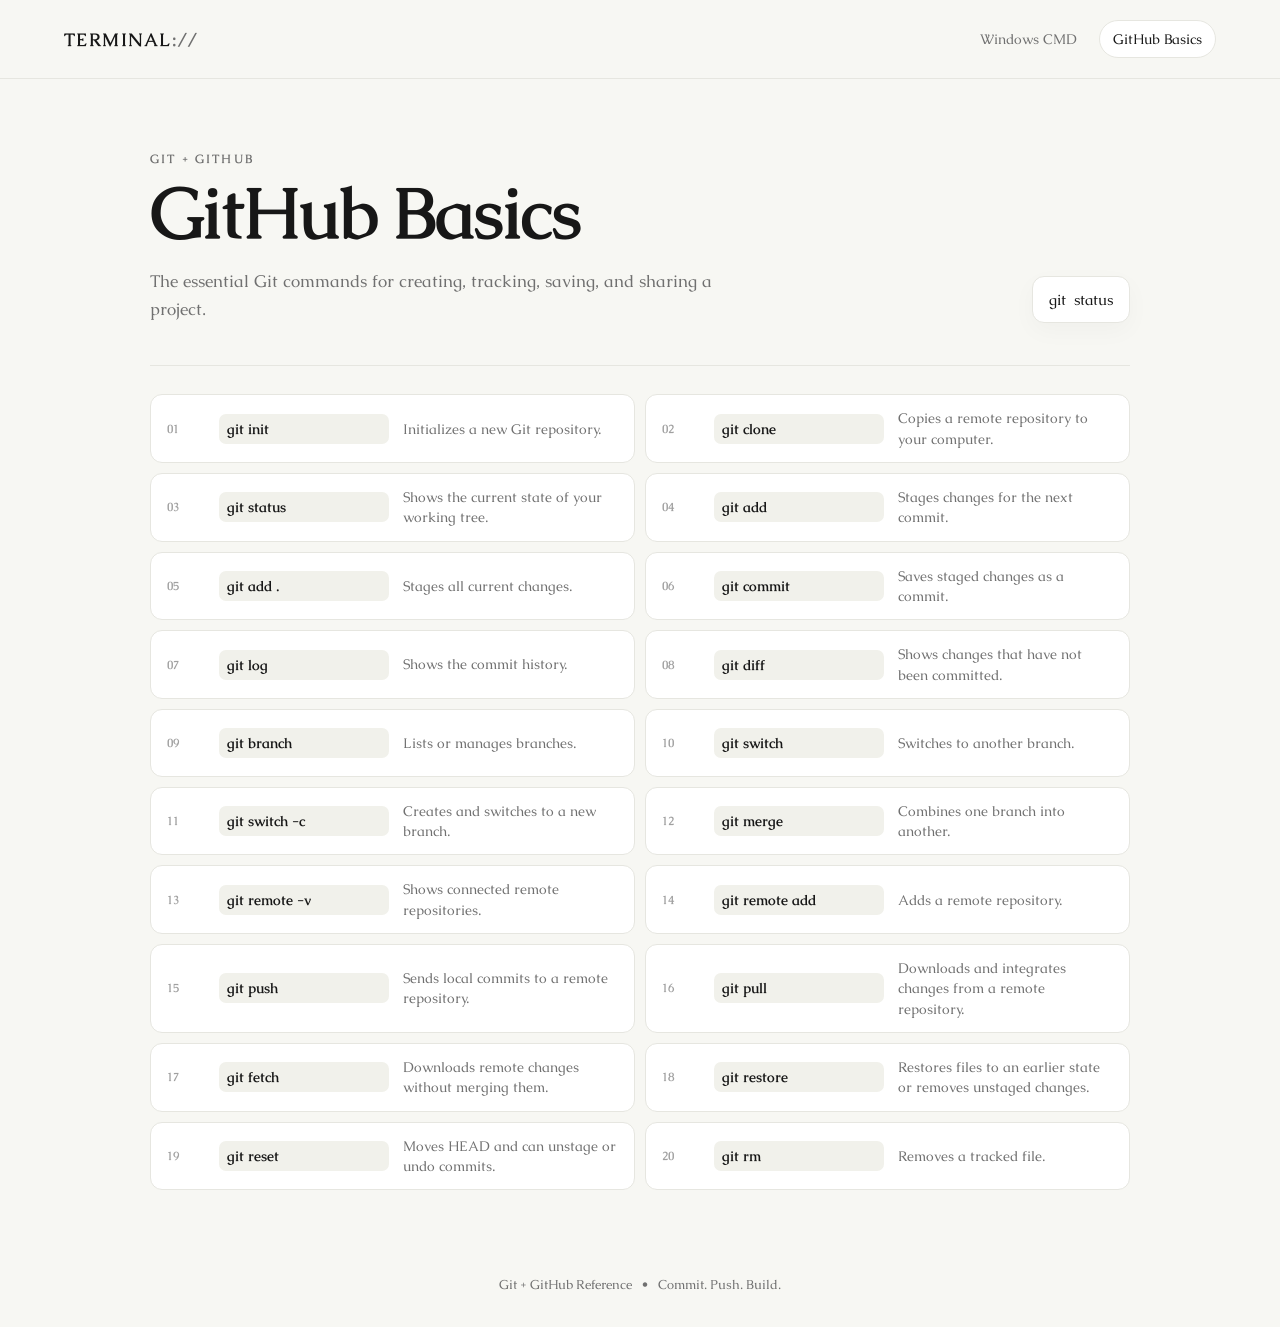
==== github.html @ c9440457 "software developer commit 1" ====
<!DOCTYPE html>
<html lang="en">
<head>
  <meta charset="UTF-8" />
  <meta name="viewport" content="width=device-width, initial-scale=1.0" />
  <title>GitHub Basics</title>
  <link rel="stylesheet" href="styles.css" />
</head>
<body>
  <header class="topbar">
    <a class="brand" href="index.html">TERMINAL<span>://</span></a>
    <nav>
      <a href="index.html">Windows CMD</a>
      <a class="active" href="github.html">GitHub Basics</a>
    </nav>
  </header>

  <main class="container">
    <section class="hero">
      <div>
        <p class="eyebrow">GIT + GITHUB</p>
        <h1>GitHub Basics</h1>
        <p class="subtitle">The essential Git commands for creating, tracking, saving, and sharing a project.</p>
      </div>
      <div class="terminal-badge">git&nbsp; status</div>
    </section>

    <section class="command-list" aria-label="Git commands">
      <article class="command"><span class="num">01</span><code>git init</code><span>Initializes a new Git repository.</span></article>
      <article class="command"><span class="num">02</span><code>git clone</code><span>Copies a remote repository to your computer.</span></article>
      <article class="command"><span class="num">03</span><code>git status</code><span>Shows the current state of your working tree.</span></article>
      <article class="command"><span class="num">04</span><code>git add</code><span>Stages changes for the next commit.</span></article>
      <article class="command"><span class="num">05</span><code>git add .</code><span>Stages all current changes.</span></article>
      <article class="command"><span class="num">06</span><code>git commit</code><span>Saves staged changes as a commit.</span></article>
      <article class="command"><span class="num">07</span><code>git log</code><span>Shows the commit history.</span></article>
      <article class="command"><span class="num">08</span><code>git diff</code><span>Shows changes that have not been committed.</span></article>
      <article class="command"><span class="num">09</span><code>git branch</code><span>Lists or manages branches.</span></article>
      <article class="command"><span class="num">10</span><code>git switch</code><span>Switches to another branch.</span></article>
      <article class="command"><span class="num">11</span><code>git switch -c</code><span>Creates and switches to a new branch.</span></article>
      <article class="command"><span class="num">12</span><code>git merge</code><span>Combines one branch into another.</span></article>
      <article class="command"><span class="num">13</span><code>git remote -v</code><span>Shows connected remote repositories.</span></article>
      <article class="command"><span class="num">14</span><code>git remote add</code><span>Adds a remote repository.</span></article>
      <article class="command"><span class="num">15</span><code>git push</code><span>Sends local commits to a remote repository.</span></article>
      <article class="command"><span class="num">16</span><code>git pull</code><span>Downloads and integrates changes from a remote repository.</span></article>
      <article class="command"><span class="num">17</span><code>git fetch</code><span>Downloads remote changes without merging them.</span></article>
      <article class="command"><span class="num">18</span><code>git restore</code><span>Restores files to an earlier state or removes unstaged changes.</span></article>
      <article class="command"><span class="num">19</span><code>git reset</code><span>Moves HEAD and can unstage or undo commits.</span></article>
      <article class="command"><span class="num">20</span><code>git rm</code><span>Removes a tracked file.</span></article>
    </section>
  </main>

  <footer>Git + GitHub Reference <span>•</span> Commit. Push. Build.</footer>
</body>
</html>
---- styles.css ----
@import url('https://fonts.googleapis.com/css2?family=Caudex:wght@400;700&display=swap');

:root {
  --bg: #f7f7f3;
  --panel: #ffffff;
  --text: #171717;
  --muted: #707070;
  --line: #e6e6e0;
  --accent: #222222;
  --soft: #f1f1eb;
}

* { box-sizing: border-box; }

html { scroll-behavior: smooth; }

body {
  margin: 0;
  background: var(--bg);
  color: var(--text);
  font-family: 'Caudex', Georgia, serif;
  min-height: 100vh;
}

a { color: inherit; text-decoration: none; }

.topbar {
  position: sticky;
  top: 0;
  z-index: 10;
  display: flex;
  justify-content: space-between;
  align-items: center;
  gap: 24px;
  padding: 20px clamp(20px, 5vw, 72px);
  background: rgba(247, 247, 243, .94);
  backdrop-filter: blur(10px);
  border-bottom: 1px solid var(--line);
}

.brand {
  font-size: 18px;
  font-weight: 700;
  letter-spacing: .08em;
}

.brand span { color: var(--muted); }

nav {
  display: flex;
  gap: 8px;
  flex-wrap: wrap;
  justify-content: flex-end;
}

nav a {
  padding: 9px 13px;
  border: 1px solid transparent;
  border-radius: 999px;
  color: var(--muted);
  font-size: 14px;
  transition: .2s ease;
}

nav a:hover,
nav a.active {
  color: var(--text);
  border-color: var(--line);
  background: var(--panel);
}

.container {
  width: min(980px, calc(100% - 40px));
  margin: 0 auto;
  padding: 72px 0 60px;
}

.hero {
  display: flex;
  justify-content: space-between;
  align-items: flex-end;
  gap: 40px;
  padding-bottom: 42px;
  border-bottom: 1px solid var(--line);
}

.eyebrow {
  margin: 0 0 12px;
  color: var(--muted);
  font-size: 12px;
  font-weight: 700;
  letter-spacing: .18em;
}

h1 {
  margin: 0;
  font-size: clamp(42px, 7vw, 72px);
  line-height: .95;
  font-weight: 700;
  letter-spacing: -.035em;
}

.subtitle {
  max-width: 620px;
  margin: 20px 0 0;
  color: var(--muted);
  font-size: 17px;
  line-height: 1.65;
}

.terminal-badge {
  flex: 0 0 auto;
  padding: 13px 16px;
  border: 1px solid var(--line);
  border-radius: 12px;
  background: var(--panel);
  font-size: 15px;
  box-shadow: 0 8px 24px rgba(0,0,0,.03);
}

.command-list {
  display: grid;
  grid-template-columns: 1fr 1fr;
  gap: 10px;
  margin-top: 28px;
}

.command {
  display: grid;
  grid-template-columns: 38px minmax(120px, 170px) 1fr;
  gap: 14px;
  align-items: center;
  min-height: 68px;
  padding: 13px 16px;
  background: var(--panel);
  border: 1px solid var(--line);
  border-radius: 12px;
  transition: transform .18s ease, box-shadow .18s ease;
}

.command:hover {
  transform: translateY(-2px);
  box-shadow: 0 10px 26px rgba(0,0,0,.05);
}

.num {
  color: #a0a0a0;
  font-size: 12px;
  font-weight: 700;
}

code {
  padding: 6px 8px;
  border-radius: 7px;
  background: var(--soft);
  font-family: 'Caudex', Georgia, serif;
  font-size: 14px;
  font-weight: 700;
  white-space: nowrap;
}

.command span:last-child {
  color: var(--muted);
  font-size: 14px;
  line-height: 1.45;
}

footer {
  padding: 26px 20px 34px;
  text-align: center;
  color: var(--muted);
  font-size: 13px;
}

footer span { margin: 0 6px; }

@media (max-width: 760px) {
  .topbar { align-items: flex-start; flex-direction: column; }
  nav { justify-content: flex-start; }
  .hero { flex-direction: column; align-items: flex-start; }
  .command-list { grid-template-columns: 1fr; }
}

@media (max-width: 520px) {
  .container { width: min(100% - 24px, 980px); padding-top: 44px; }
  .command { grid-template-columns: 28px 1fr; }
  .command code { width: fit-content; }
  .command span:last-child { grid-column: 2; }
  h1 { font-size: 48px; }
}
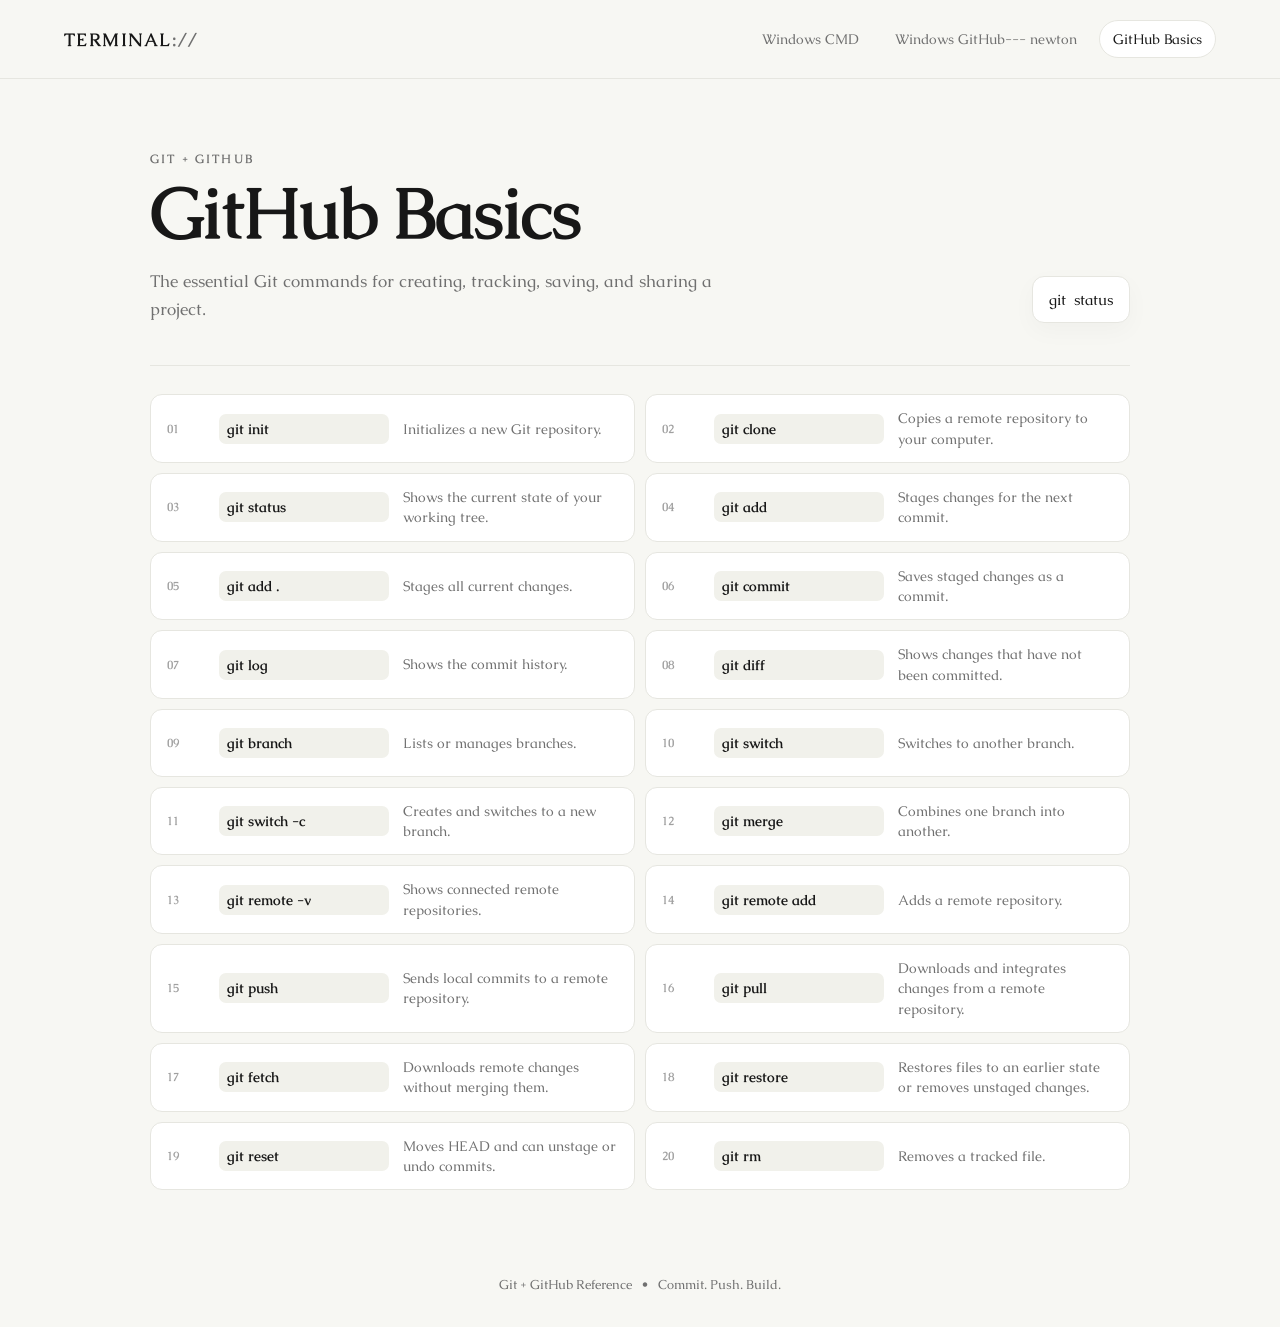
==== commit 8125c9a2: "second commit: I created a page nothing is in there just page the name I did not have one yet." ====
--- a/github.html
+++ b/github.html
@@ -11,6 +11,7 @@
     <a class="brand" href="index.html">TERMINAL<span>://</span></a>
     <nav>
       <a href="index.html">Windows CMD</a>
+      <a href="page.html">Windows GitHub--- newton</a>
       <a class="active" href="github.html">GitHub Basics</a>
     </nav>
   </header>
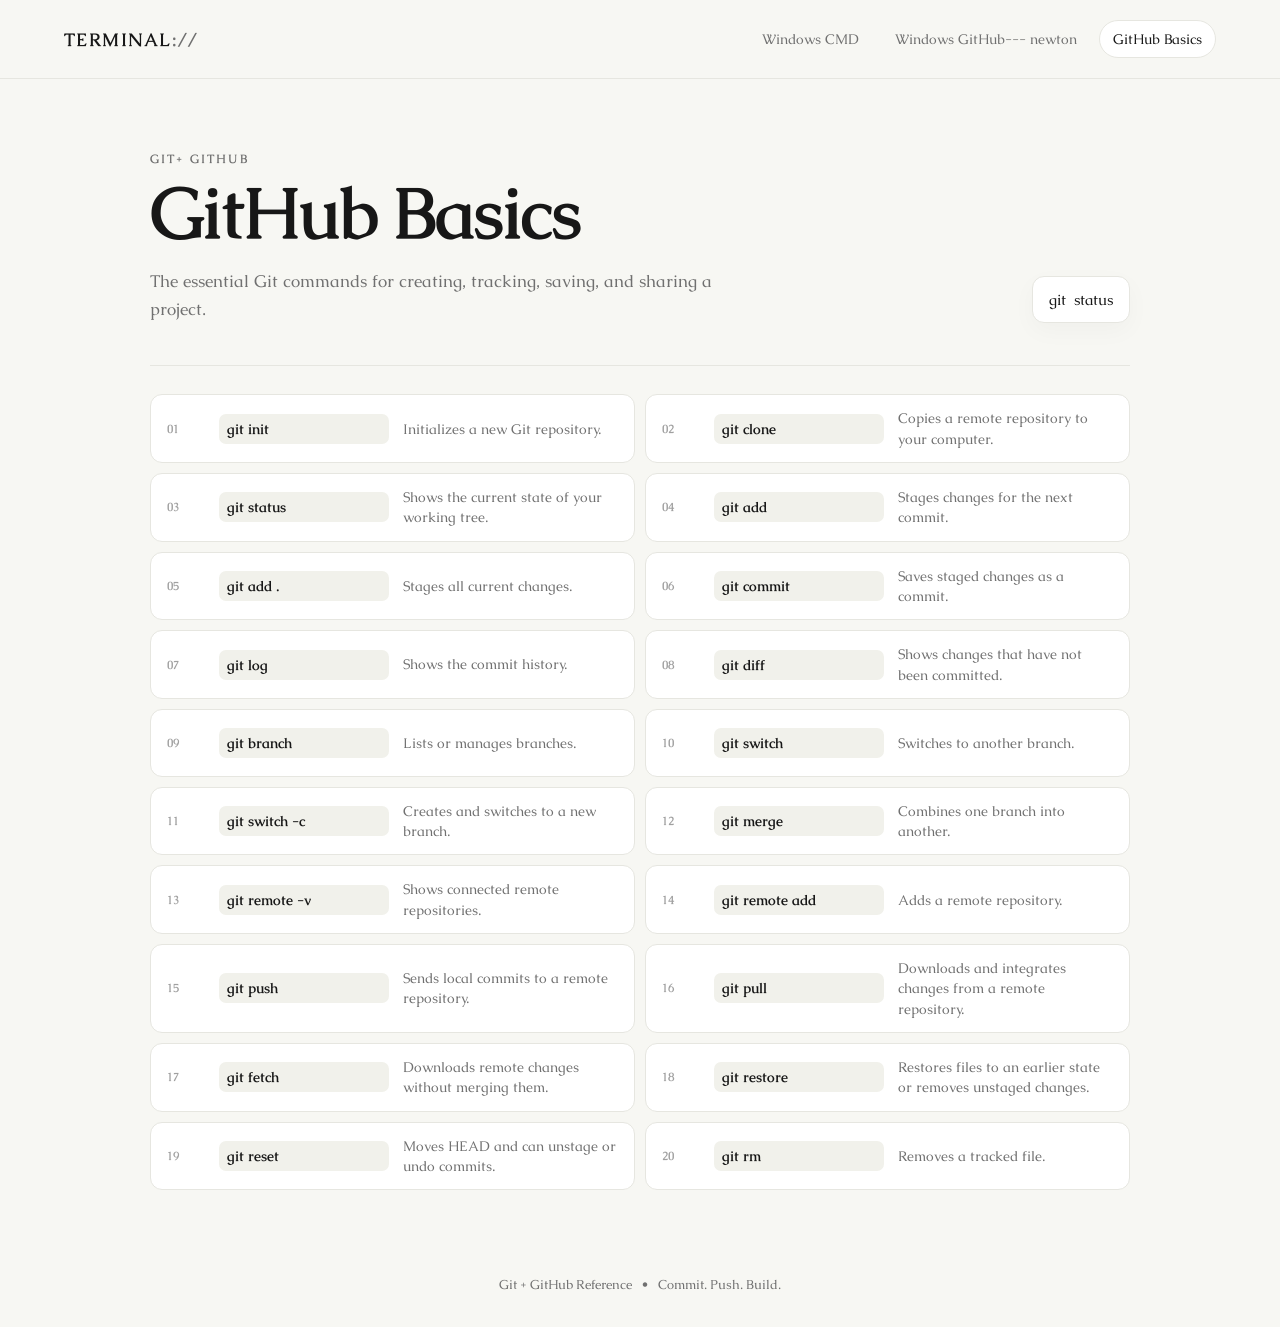
==== commit 2514769a: "3rd commit I fixed the redme file and populated my page with some Ideas" ====
--- a/github.html
+++ b/github.html
@@ -19,7 +19,7 @@
   <main class="container">
     <section class="hero">
       <div>
-        <p class="eyebrow">GIT + GITHUB</p>
+        <p class="eyebrow">GIT+ GITHUB</p>
         <h1>GitHub Basics</h1>
         <p class="subtitle">The essential Git commands for creating, tracking, saving, and sharing a project.</p>
       </div>
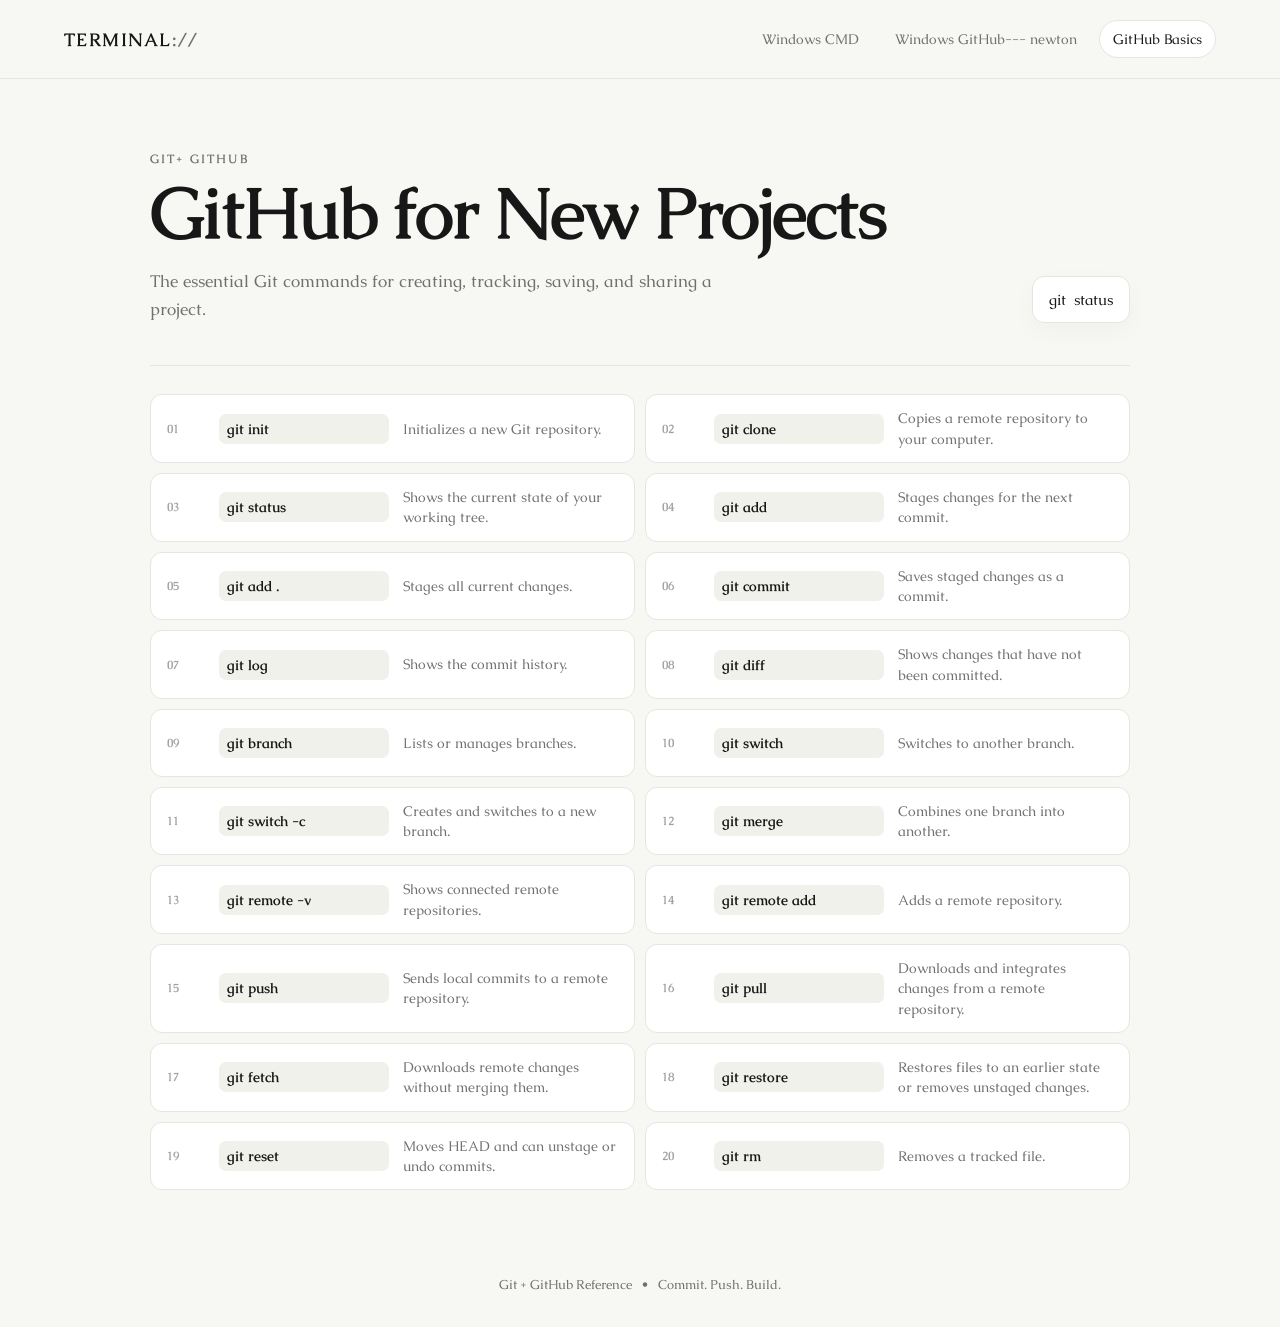
==== commit 3363a895: "my fouth commit : fixed number list" ====
--- a/github.html
+++ b/github.html
@@ -20,7 +20,7 @@
     <section class="hero">
       <div>
         <p class="eyebrow">GIT+ GITHUB</p>
-        <h1>GitHub Basics</h1>
+        <h1>GitHub for New Projects</h1>
         <p class="subtitle">The essential Git commands for creating, tracking, saving, and sharing a project.</p>
       </div>
       <div class="terminal-badge">git&nbsp; status</div>
